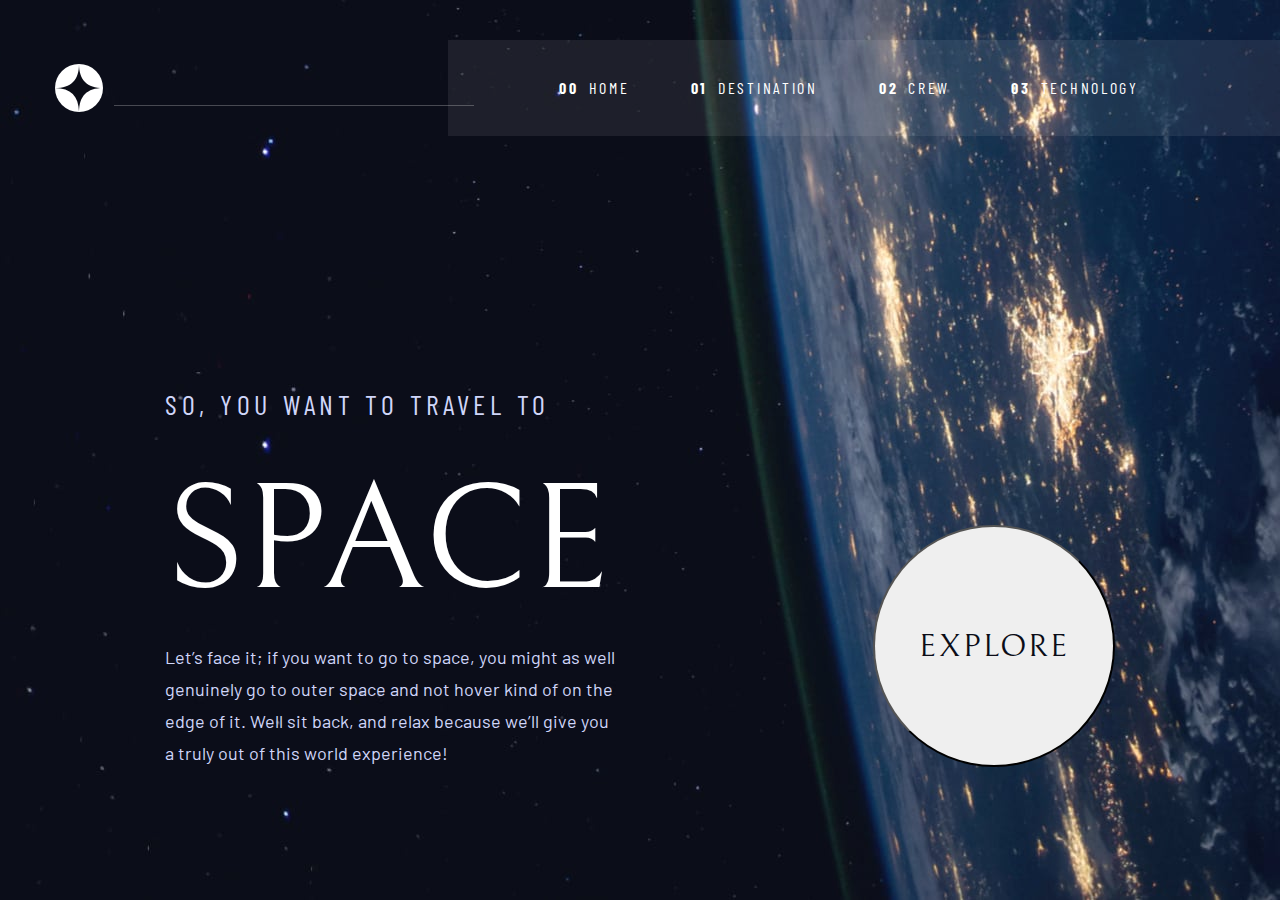
==== index.html @ f0ab8fcb "First commit" ====
<!DOCTYPE html>
<html>
  <head>
    <meta charset="utf-8" />
    <meta http-equiv="X-UA-Compatible" content="IE=edge" />
    <title></title>
    <meta name="description" content="" />
    <meta name="viewport" content="width=device-width, initial-scale=1" />
    <link rel="stylesheet" href="main.css" />
    <link rel="preconnect" href="https://fonts.googleapis.com" />
    <link rel="preconnect" href="https://fonts.gstatic.com" crossorigin />
    <link rel="preconnect" href="https://fonts.googleapis.com" />
    <link rel="preconnect" href="https://fonts.gstatic.com" crossorigin />
    <link
      href="https://fonts.googleapis.com/css2?family=Barlow&family=Barlow+Condensed&family=Bellefair&display=swap"
      rel="stylesheet"
    />
  </head>
  <body class="home-body">
    <!--Navbar-->
    <div class="nav-line"></div>
    <div class="nav">
      <img class="nav-logo" src="assets/shared/logo.svg" alt="" />
      <div class="nav-menu">
        <ul class="nav-links">
          <li class="nav-link nav-home">HOME</li>
          <li class="nav-link nav-dest">DESTINATION</li>
          <li class="nav-link nav-crew">CREW</li>
          <li class="nav-link nav-tech">TECHNOLOGY</li>
        </ul>
        <img
          class="nav-burger"
          src="/assets/shared/icon-hamburger.svg"
          alt=""
          onclick="menu()"
        />
      </div>
    </div>
    <!--Body-->
    <div class="home-content">
      <p class="home-subtitle">SO, YOU WANT TO TRAVEL TO</p>
      <p class="home-title">SPACE</p>
      <p class="home-paragraph">
        Let’s face it; if you want to go to space, you might as well genuinely
        go to outer space and not hover kind of on the edge of it. Well sit
        back, and relax because we’ll give you a truly out of this world
        experience!
      </p>
      <button class="btn-explore">EXPLORE</button>
    </div>

    <script src="app.js" async defer></script>
  </body>
</html>
---- main.css ----
html,
body,
div,
span,
applet,
object,
iframe,
h1,
h2,
h3,
h4,
h5,
h6,
p,
blockquote,
pre,
a,
abbr,
acronym,
address,
big,
cite,
code,
del,
dfn,
em,
img,
ins,
kbd,
q,
s,
samp,
small,
strike,
strong,
sub,
sup,
tt,
var,
b,
u,
i,
center,
dl,
dt,
dd,
ol,
ul,
li,
fieldset,
form,
label,
legend,
table,
caption,
tbody,
tfoot,
thead,
tr,
th,
td,
article,
aside,
canvas,
details,
embed,
figure,
figcaption,
footer,
header,
hgroup,
menu,
nav,
output,
ruby,
section,
summary,
time,
mark,
audio,
video {
  margin: 0;
  padding: 0;
  border: 0;
  font-size: 100%;
  font: inherit;
  vertical-align: baseline;
}

/* HTML5 display-role reset for older browsers */
article,
aside,
details,
figcaption,
figure,
footer,
header,
hgroup,
menu,
nav,
section {
  display: block;
}

body {
  line-height: 1;
}

ol,
ul {
  list-style: none;
}

blockquote,
q {
  quotes: none;
}

blockquote:before,
blockquote:after,
q:before,
q:after {
  content: "";
  content: none;
}

table {
  border-collapse: collapse;
  border-spacing: 0;
}

/*fonts*/
/*colors*/
/*Screen size media queries*/
body {
  font-family: "Bellefair", serif;
}

/*NavBar*/
.nav .nav-menu {
  font-family: "Barlow Condensed", sans-serif;
  font-size: 16px;
  line-height: 19.2px;
  letter-spacing: 2.7px;
  color: #ffffff;
}
@media screen and (min-width: 600px) {
  .nav .nav-menu {
    font-family: "Barlow Condensed", sans-serif;
    font-size: 14px;
    line-height: 16.8px;
    letter-spacing: 2.36px;
    color: #ffffff;
  }
}
@media screen and (min-width: 1200px) {
  .nav .nav-menu {
    font-family: "Barlow Condensed", sans-serif;
    font-size: 16px;
    line-height: 19.2px;
    letter-spacing: 2.7px;
    color: #ffffff;
  }
}

/* HOME */
.home-subtitle {
  font-family: "Barlow Condensed", sans-serif;
  font-size: 16px;
  line-height: 19px;
  letter-spacing: 2.7px;
  color: #d0d6f9;
}
@media screen and (min-width: 600px) {
  .home-subtitle {
    font-size: 20px;
    line-height: 24px;
    letter-spacing: 3.375px;
  }
}
@media screen and (min-width: 1200px) {
  .home-subtitle {
    font-size: 28px;
    line-height: 34px;
    letter-spacing: 4.725px;
  }
}

.home-title {
  font-family: "Bellefair", serif;
  font-style: normal;
  font-weight: 400;
  color: #ffffff;
  font-size: 80px;
  line-height: 100px;
}
@media screen and (min-width: 600px) {
  .home-title {
    font-size: 150px;
    line-height: 150px;
  }
}
@media screen and (min-width: 1200px) {
  .home-title {
    font-size: 150px;
    line-height: 172px;
  }
}

.home-paragraph {
  font-family: "Barlow", sans-serif;
  font-size: 15px;
  line-height: 25px;
  color: #d0d6f9;
  font-weight: 400;
}
@media screen and (min-width: 600px) {
  .home-paragraph {
    font-size: 16px;
    line-height: 28px;
  }
}
@media screen and (min-width: 1200px) {
  .home-paragraph {
    font-size: 18px;
    line-height: 32px;
  }
}

.btn-explore {
  font-family: "Bellefair", serif;
  font-size: 20px;
  line-height: 23px;
  letter-spacing: 1.25px;
  color: #0b0d17;
}
@media screen and (min-width: 600px) {
  .btn-explore {
    font-size: 32px;
    line-height: 37px;
    letter-spacing: 2px;
  }
}

.nav-menu .nav-burger {
  position: absolute;
  top: 30px;
  right: 28px;
  height: 21px;
  width: 24px;
  z-index: 2;
}
.nav-menu .nav-links {
  display: none;
}
.nav-menu .nav-active {
  z-index: 1;
  position: absolute;
  right: 0;
  top: 0;
  background: rgba(255, 255, 255, 0.04);
  -webkit-backdrop-filter: blur(81.5485px);
          backdrop-filter: blur(81.5485px);
  padding-top: 120px;
  width: 67vw;
  height: 100vh;
  display: grid;
  grid-template-rows: 50px 50px 50px 50px;
}
.nav-menu .nav-link {
  display: flex;
}
.nav-menu .nav-link a {
  text-decoration: none;
  color: #ffffff;
}
.nav-menu .nav-link a:active {
  color: blueviolet;
}
.nav-menu p {
  font-weight: 700;
  margin: 0 10px 0 20px;
}

@media screen and (min-width: 600px) {
  .nav-menu .nav-links {
    display: flex;
    justify-content: space-evenly;
    align-items: center;
    position: relative;
    width: 450px;
    height: 96px;
    background: rgba(255, 255, 255, 0.08);
  }
  .nav-menu .nav-burger {
    display: none;
  }
}
@media screen and (min-width: 600px) and (min-width: 1200px) {
  .nav-menu .nav-links {
    display: flex;
    justify-content: space-evenly;
    align-items: center;
    position: absolute;
    right: 0;
    width: 65vw;
    height: 96px;
    background: rgba(255, 255, 255, 0.08);
  }
  .nav-menu .nav-links .nav-home {
    margin-left: 50px;
  }
  .nav-menu .nav-links .nav-tech {
    margin-right: 100px;
  }
}
.nav {
  display: grid;
  grid-template-columns: 80px 1fr 80px;
  height: 80px;
  width: 100vw;
}
.nav .nav-logo {
  height: 40px;
  width: 40px;
  margin: 20px 0 0 20px;
}
.nav .nav-menu {
  grid-column-start: 3;
}

.nav-line {
  display: none;
}

@media screen and (min-width: 600px) {
  .nav {
    height: 96px;
    grid-template-columns: 87px 1fr 450px;
  }
  .nav .nav-logo {
    height: 48px;
    width: 48px;
    margin: 24px 0 0 39px;
  }
}
@media screen and (min-width: 1200px) {
  .nav {
    margin-top: 40px;
  }
  .nav .nav-logo {
    margin: 24px 0 0 55px;
  }

  .nav-line {
    display: inline-block;
    position: absolute;
    height: 1px;
    width: calc(32vw - 50px);
    /*inset: 88px 11vw 0 0;*/
    right: 63vw;
    top: 105px;
    background: #ffffff;
    opacity: 0.25;
  }
}
.home-body {
  background: url("/assets/home/background-home-mobile.jpg") no-repeat center center fixed;
  background-size: cover;
  text-align: center;
}
@media screen and (min-width: 600px) {
  .home-body {
    background: url("/assets/home/background-home-tablet.jpg") no-repeat center center fixed;
    background-size: cover;
    -webkit-background-size: cover;
    -moz-background-size: cover;
    -o-background-size: cover;
  }
}
@media screen and (min-width: 1200px) {
  .home-body {
    background: url("/assets/home/background-home-desktop.jpg") no-repeat center center fixed;
    background-size: cover;
    -webkit-background-size: cover;
    -moz-background-size: cover;
    -o-background-size: cover;
  }
}

.home-content {
  margin: 24px 24px 24px 24px;
}
@media screen and (min-width: 600px) {
  .home-content {
    margin: 106px 150px 0 150px;
  }
}
@media screen and (min-width: 1200px) {
  .home-content {
    display: grid;
    grid-template-columns: 1fr 1fr;
    grid-template-rows: 58px 196px 128px;
    text-align: start;
    margin: 251px 165px 130px 165px;
  }
}

@media screen and (min-width: 1200px) {
  .home-subtitle {
    grid-column-start: 1;
    grid-row-start: 1;
  }
}

.home-title {
  margin: 16px 0 16px 0;
}
@media screen and (min-width: 600px) {
  .home-title {
    margin: 24px 0 24px 0;
  }
}
@media screen and (min-width: 1200px) {
  .home-title {
    grid-column-start: 1;
    grid-row-start: 2;
    align-self: center;
  }
}

@media screen and (min-width: 1200px) {
  .home-paragraph {
    grid-column-start: 1;
    grid-row-start: 3;
    width: 450px;
  }
}

.btn-explore {
  width: 150px;
  height: 150px;
  border-radius: 50%;
  margin-top: 81px;
}
@media screen and (min-width: 600px) {
  .btn-explore {
    width: 242px;
    height: 242px;
    margin-top: 156px;
  }
}
@media screen and (min-width: 1200px) {
  .btn-explore {
    grid-column-start: 2;
    grid-row-start: 2;
    grid-row-end: 3;
    margin: 0px 0px 0px 0px;
    justify-self: end;
    margin-top: 80px;
  }
}

body {
  background-color: #0b0d17;
}
/*# sourceMappingURL=main.css.map */
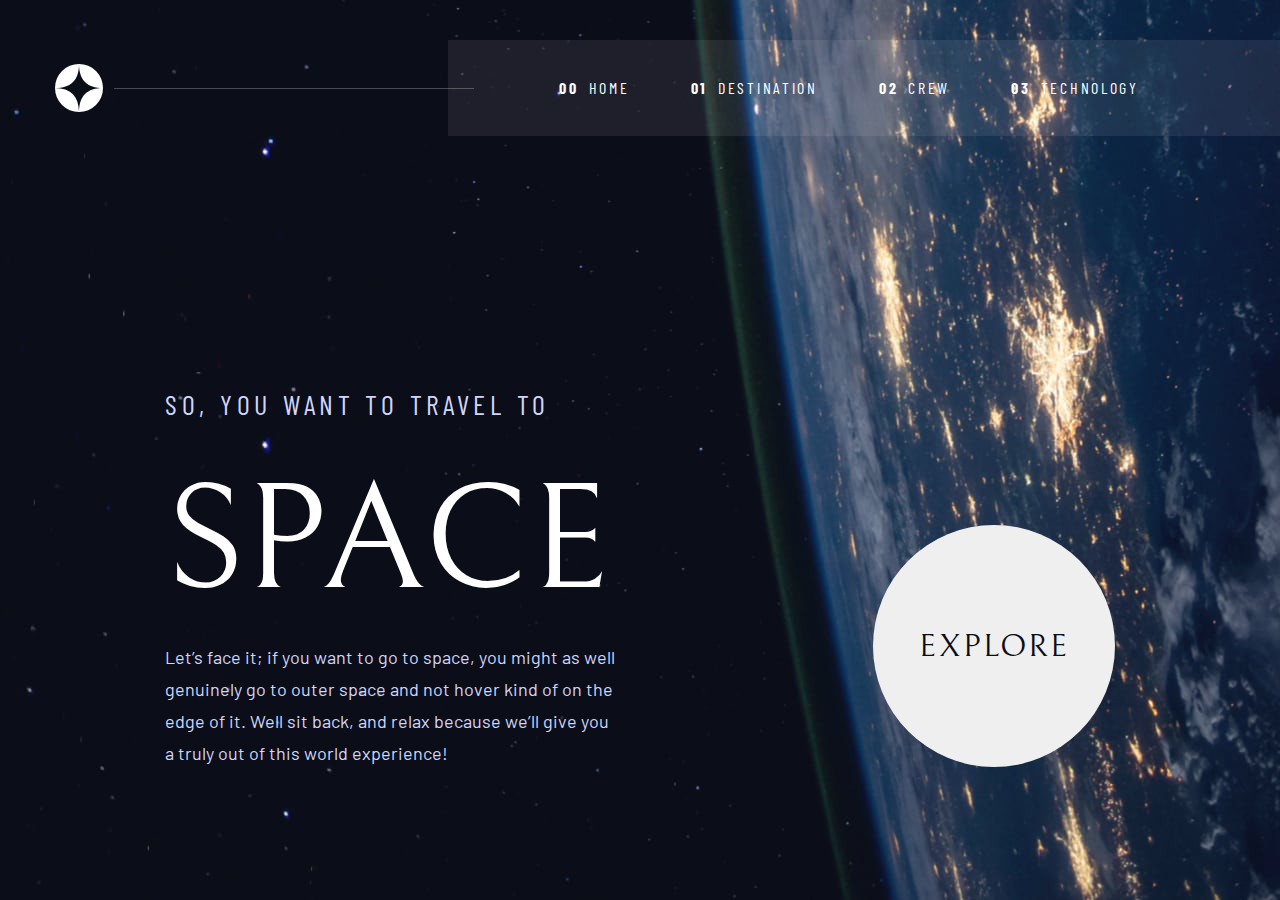
==== commit 3962cb10: "Crew Page" ====
--- a/index.html
+++ b/index.html
@@ -3,7 +3,7 @@
   <head>
     <meta charset="utf-8" />
     <meta http-equiv="X-UA-Compatible" content="IE=edge" />
-    <title></title>
+    <title>Space Tourism - Home</title>
     <meta name="description" content="" />
     <meta name="viewport" content="width=device-width, initial-scale=1" />
     <link rel="stylesheet" href="main.css" />
@@ -15,6 +15,7 @@
       href="https://fonts.googleapis.com/css2?family=Barlow&family=Barlow+Condensed&family=Bellefair&display=swap"
       rel="stylesheet"
     />
+    <link rel="shortcut icon" href="assets/shared/logo.svg" />
   </head>
   <body class="home-body">
     <!--Navbar-->
@@ -23,10 +24,18 @@
       <img class="nav-logo" src="assets/shared/logo.svg" alt="" />
       <div class="nav-menu">
         <ul class="nav-links">
-          <li class="nav-link nav-home">HOME</li>
-          <li class="nav-link nav-dest">DESTINATION</li>
-          <li class="nav-link nav-crew">CREW</li>
-          <li class="nav-link nav-tech">TECHNOLOGY</li>
+          <li>
+            <a href="/index.html" class="nav-link nav-home">HOME</a>
+          </li>
+          <li>
+            <a href="/destination.html" class="nav-link nav-dest"
+              >DESTINATION</a
+            >
+          </li>
+          <li><a href="/crew.html" class="nav-link nav-crew">CREW</a></li>
+          <li>
+            <a href="/technology.html" class="nav-link nav-tech">TECHNOLOGY</a>
+          </li>
         </ul>
         <img
           class="nav-burger"
@@ -49,6 +58,6 @@
       <button class="btn-explore">EXPLORE</button>
     </div>
 
-    <script src="app.js" async defer></script>
+    <script src="/javascript/navbar.js" async defer></script>
   </body>
 </html>
--- a/main.css
+++ b/main.css
@@ -129,41 +129,17 @@
   border-spacing: 0;
 }
 
+button {
+  background-repeat: no-repeat;
+  border: none;
+  overflow: hidden;
+  outline: none;
+}
+
 /*fonts*/
 /*colors*/
 /*Screen size media queries*/
-body {
-  font-family: "Bellefair", serif;
-}
-
-/*NavBar*/
-.nav .nav-menu {
-  font-family: "Barlow Condensed", sans-serif;
-  font-size: 16px;
-  line-height: 19.2px;
-  letter-spacing: 2.7px;
-  color: #ffffff;
-}
-@media screen and (min-width: 600px) {
-  .nav .nav-menu {
-    font-family: "Barlow Condensed", sans-serif;
-    font-size: 14px;
-    line-height: 16.8px;
-    letter-spacing: 2.36px;
-    color: #ffffff;
-  }
-}
-@media screen and (min-width: 1200px) {
-  .nav .nav-menu {
-    font-family: "Barlow Condensed", sans-serif;
-    font-size: 16px;
-    line-height: 19.2px;
-    letter-spacing: 2.7px;
-    color: #ffffff;
-  }
-}
-
-/* HOME */
+/* HOME PAGE*/
 .home-subtitle {
   font-family: "Barlow Condensed", sans-serif;
   font-size: 16px;
@@ -239,6 +215,201 @@
     font-size: 32px;
     line-height: 37px;
     letter-spacing: 2px;
+  }
+}
+
+/* DESTINATION PAGE*/
+.dest-sub {
+  font-family: "Barlow Condensed", sans-serif;
+  font-size: 16px;
+  line-height: 19px;
+  letter-spacing: 2.7px;
+  color: #ffffff;
+}
+@media screen and (min-width: 600px) {
+  .dest-sub {
+    font-size: 20px;
+    line-height: 24px;
+    letter-spacing: 3.375px;
+  }
+}
+@media screen and (min-width: 1200px) {
+  .dest-sub {
+    font-size: 28px;
+    line-height: 34px;
+    letter-spacing: 4.725px;
+  }
+}
+.dest-sub .dest-sub-num {
+  font-weight: 700;
+  opacity: 0.25;
+}
+
+.dest-btn-container li button {
+  font-family: "Barlow Condensed", sans-serif;
+  font-size: 14px;
+  line-height: 17px;
+  letter-spacing: 2.3625px;
+  color: #d0d6f9;
+}
+@media screen and (min-width: 600px) {
+  .dest-btn-container li button {
+    font-size: 16px;
+    line-height: 19px;
+    letter-spacing: 2.7px;
+  }
+}
+
+.dest-name {
+  font-family: "Bellefair", serif;
+  font-size: 56px;
+  line-height: 64px;
+  color: #ffffff;
+}
+@media screen and (min-width: 600px) {
+  .dest-name {
+    font-size: 80px;
+    line-height: 92px;
+  }
+}
+@media screen and (min-width: 1200px) {
+  .dest-name {
+    font-size: 100px;
+    line-height: 115px;
+  }
+}
+
+.dest-description {
+  font-family: "Barlow", sans-serif;
+  font-size: 15px;
+  line-height: 25px;
+  color: #d0d6f9;
+}
+@media screen and (min-width: 600px) {
+  .dest-description {
+    font-size: 16px;
+    line-height: 28px;
+  }
+}
+@media screen and (min-width: 1200px) {
+  .dest-description {
+    font-size: 18px;
+    line-height: 32px;
+  }
+}
+
+.dest-dist {
+  font-family: "Barlow Condensed", sans-serif;
+  font-size: 14px;
+  line-height: 17px;
+  letter-spacing: 2.3625px;
+  color: #d0d6f9;
+}
+
+.dest-dist-num {
+  font-family: "Bellefair", serif;
+  font-size: 28px;
+  line-height: 32px;
+  color: #ffffff;
+}
+
+.dest-time {
+  font-family: "Barlow Condensed", sans-serif;
+  font-size: 14px;
+  line-height: 17px;
+  letter-spacing: 2.3625px;
+  color: #d0d6f9;
+}
+
+.dest-time-num {
+  font-family: "Bellefair", serif;
+  font-size: 28px;
+  line-height: 32px;
+  color: #ffffff;
+}
+
+/* CREW PAGE*/
+.crew-sub {
+  font-family: "Barlow Condensed", sans-serif;
+  font-size: 16px;
+  line-height: 19px;
+  letter-spacing: 2.7px;
+  color: #ffffff;
+}
+@media screen and (min-width: 600px) {
+  .crew-sub {
+    font-size: 20px;
+    line-height: 24px;
+    letter-spacing: 3.375px;
+  }
+}
+@media screen and (min-width: 1200px) {
+  .crew-sub {
+    font-size: 28px;
+    line-height: 34px;
+    letter-spacing: 4.725px;
+  }
+}
+.crew-sub .crew-sub-num {
+  font-weight: 700;
+  opacity: 0.25;
+}
+.crew-position {
+  font-family: "Bellefair", serif;
+  font-size: 16px;
+  line-height: 18px;
+  color: #ffffff;
+  opacity: 0.5;
+}
+@media screen and (min-width: 600px) {
+  .crew-position {
+    font-size: 24px;
+    line-height: 28px;
+  }
+}
+@media screen and (min-width: 1200px) {
+  .crew-position {
+    font-size: 32px;
+    line-height: 37px;
+  }
+}
+
+.crew-name {
+  font-family: "Bellefair", serif;
+  font-size: 24px;
+  line-height: 28px;
+  color: #ffffff;
+}
+@media screen and (min-width: 600px) {
+  .crew-name {
+    font-size: 40px;
+    line-height: 46px;
+  }
+}
+@media screen and (min-width: 1200px) {
+  .crew-name {
+    font-size: 56px;
+    line-height: 64px;
+  }
+}
+
+.crew-paragraph {
+  font-family: "Barlow", sans-serif;
+  font-size: 15px;
+  line-height: 25px;
+  text-align: center;
+  color: #d0d6f9;
+}
+@media screen and (min-width: 600px) {
+  .crew-paragraph {
+    font-size: 16px;
+    line-height: 28px;
+  }
+}
+@media screen and (min-width: 1200px) {
+  .crew-paragraph {
+    font-size: 18px;
+    line-height: 32px;
   }
 }
 
@@ -269,13 +440,8 @@
 }
 .nav-menu .nav-link {
   display: flex;
-}
-.nav-menu .nav-link a {
   text-decoration: none;
   color: #ffffff;
-}
-.nav-menu .nav-link a:active {
-  color: blueviolet;
 }
 .nav-menu p {
   font-weight: 700;
@@ -357,21 +523,47 @@
     position: absolute;
     height: 1px;
     width: calc(32vw - 50px);
-    /*inset: 88px 11vw 0 0;*/
     right: 63vw;
-    top: 105px;
+    top: 88px;
     background: #ffffff;
     opacity: 0.25;
   }
 }
+/* TYPOGRAPHY */
+.nav .nav-menu {
+  font-family: "Barlow Condensed", sans-serif;
+  font-size: 16px;
+  line-height: 19.2px;
+  letter-spacing: 2.7px;
+  color: #ffffff;
+}
+@media screen and (min-width: 600px) {
+  .nav .nav-menu {
+    font-family: "Barlow Condensed", sans-serif;
+    font-size: 14px;
+    line-height: 16.8px;
+    letter-spacing: 2.36px;
+    color: #ffffff;
+  }
+}
+@media screen and (min-width: 1200px) {
+  .nav .nav-menu {
+    font-family: "Barlow Condensed", sans-serif;
+    font-size: 16px;
+    line-height: 19.2px;
+    letter-spacing: 2.7px;
+    color: #ffffff;
+  }
+}
+
 .home-body {
-  background: url("/assets/home/background-home-mobile.jpg") no-repeat center center fixed;
+  background: url("assets/home/background-home-mobile.jpg") no-repeat center center fixed;
   background-size: cover;
   text-align: center;
 }
 @media screen and (min-width: 600px) {
   .home-body {
-    background: url("/assets/home/background-home-tablet.jpg") no-repeat center center fixed;
+    background: url("assets/home/background-home-tablet.jpg") no-repeat center center fixed;
     background-size: cover;
     -webkit-background-size: cover;
     -moz-background-size: cover;
@@ -380,7 +572,7 @@
 }
 @media screen and (min-width: 1200px) {
   .home-body {
-    background: url("/assets/home/background-home-desktop.jpg") no-repeat center center fixed;
+    background: url("assets/home/background-home-desktop.jpg") no-repeat center center fixed;
     background-size: cover;
     -webkit-background-size: cover;
     -moz-background-size: cover;
@@ -461,7 +653,489 @@
   }
 }
 
-body {
+.destination-body {
+  background: url("assets/destination/background-destination-mobile.jpg") no-repeat center center fixed;
+  background-size: cover;
+  text-align: center;
+}
+@media screen and (min-width: 600px) {
+  .destination-body {
+    background: url("assets/destination/background-destination-tablet.jpg") no-repeat center center fixed;
+    background-size: cover;
+    -webkit-background-size: cover;
+    -moz-background-size: cover;
+    -o-background-size: cover;
+  }
+}
+@media screen and (min-width: 1200px) {
+  .destination-body {
+    background: url("assets/destination/background-destination-desktop.jpg") no-repeat center center fixed;
+    background-size: cover;
+    -webkit-background-size: cover;
+    -moz-background-size: cover;
+    -o-background-size: cover;
+  }
+}
+
+.dest-content {
+  margin: 0px auto 50px auto;
+  padding: 0 24px 0 24px;
+}
+@media screen and (min-width: 600px) {
+  .dest-content {
+    padding: 0 39px 0 39px;
+  }
+}
+@media screen and (min-width: 1200px) {
+  .dest-content {
+    margin: 76px auto;
+    display: grid;
+    width: 1111px;
+    grid-template-columns: 666px 445px;
+    grid-template-rows: 98px 71px 129px 182px 29px 90px;
+    text-align: start;
+  }
+}
+.dest-content .dest-sub {
+  margin: 0 auto;
+  display: flex;
+  width: 221px;
+  justify-content: space-between;
+}
+@media screen and (min-width: 600px) {
+  .dest-content .dest-sub {
+    margin: 40px 0 0 0;
+    width: 272px;
+  }
+}
+@media screen and (min-width: 1200px) {
+  .dest-content .dest-sub {
+    margin: 0px 0 64px 0;
+    width: 382px;
+  }
+}
+.dest-content .dest-img {
+  width: 170px;
+  height: 170px;
+  margin: 32px 0 26px 0;
+}
+@media screen and (min-width: 600px) {
+  .dest-content .dest-img {
+    width: 300px;
+    height: 300px;
+    margin: 60px 0 53px 0;
+  }
+}
+@media screen and (min-width: 1200px) {
+  .dest-content .dest-img {
+    grid-column-start: 1;
+    grid-row: 2/span 5;
+    width: 445px;
+    height: 445px;
+    margin: 33px 0 0px 50px;
+  }
+}
+.dest-content .dest-btn-container {
+  display: flex;
+  justify-content: space-around;
+  width: 237px;
+  margin: 0 auto;
+}
+@media screen and (min-width: 600px) {
+  .dest-content .dest-btn-container {
+    width: 285.5px;
+  }
+}
+@media screen and (min-width: 1200px) {
+  .dest-content .dest-btn-container {
+    grid-column-start: 2;
+    grid-row-start: 2;
+    margin: 0 0 37px 0;
+  }
+}
+.dest-content .dest-btn-container li button {
+  background-color: transparent;
+  background-repeat: no-repeat;
+  border: none;
+  overflow: hidden;
+  outline: none;
+  padding: 0;
+  height: 30px;
+}
+.dest-content .dest-btn-container li .dest-btn-inactive:hover {
+  border-bottom: rgba(255, 255, 255, 0.5) solid 3px;
+}
+.dest-content .dest-btn-container li .dest-btn-active {
+  border-bottom: #ffffff solid 3px;
+  color: #ffffff;
+}
+.dest-content .dest-btn-container li .dest-btn-moon {
+  width: 35px;
+}
+@media screen and (min-width: 600px) {
+  .dest-content .dest-btn-container li .dest-btn-moon {
+    width: 39px;
+  }
+}
+.dest-content .dest-btn-container li .dest-btn-mars {
+  width: 33px;
+}
+@media screen and (min-width: 600px) {
+  .dest-content .dest-btn-container li .dest-btn-mars {
+    width: 37px;
+  }
+}
+.dest-content .dest-btn-container li .dest-btn-europa {
+  width: 49px;
+}
+@media screen and (min-width: 600px) {
+  .dest-content .dest-btn-container li .dest-btn-europa {
+    width: 56px;
+  }
+}
+.dest-content .dest-btn-container li .dest-btn-titan {
+  width: 37px;
+}
+@media screen and (min-width: 600px) {
+  .dest-content .dest-btn-container li .dest-btn-titan {
+    width: 42px;
+  }
+}
+.dest-content .dest-name {
+  margin-top: 20px;
+}
+@media screen and (min-width: 600px) {
+  .dest-content .dest-name {
+    margin-top: 32px;
+  }
+}
+@media screen and (min-width: 1200px) {
+  .dest-content .dest-name {
+    grid-column-start: 2;
+    grid-row-start: 3;
+    margin: 0 0 14px 0;
+  }
+}
+.dest-content .dest-description {
+  width: 327px;
+  margin: 8px auto 0 auto;
+}
+@media screen and (min-width: 600px) {
+  .dest-content .dest-description {
+    width: 573px;
+  }
+}
+@media screen and (min-width: 1200px) {
+  .dest-content .dest-description {
+    height: 128px;
+    width: 444px;
+    grid-column-start: 2;
+    grid-row-start: 4;
+    margin: 0 auto 54px 0;
+  }
+}
+.dest-content .dest-divider {
+  margin: 32px 0 32px 0;
+  height: 1px;
+  background: #383b4b;
+}
+@media screen and (min-width: 600px) {
+  .dest-content .dest-divider {
+    margin: 49px 0 28px 0;
+  }
+}
+@media screen and (min-width: 1200px) {
+  .dest-content .dest-divider {
+    grid-column-start: 2;
+    grid-row-start: 5;
+    margin: 0 0 28px 0;
+  }
+}
+@media screen and (min-width: 600px) {
+  .dest-content .dest-container-2 {
+    width: 573px;
+    height: 90px;
+    margin: 0 auto;
+    display: grid;
+    grid-template-columns: 0.6fr 1fr;
+    grid-template-rows: 1fr 1fr;
+  }
+}
+@media screen and (min-width: 1200px) {
+  .dest-content .dest-container-2 {
+    grid-column-start: 2;
+    grid-row-start: 6;
+    margin: 0;
+  }
+}
+.dest-content .dest-dist {
+  margin-bottom: 12px;
+}
+@media screen and (min-width: 600px) {
+  .dest-content .dest-dist {
+    width: 216px;
+    height: 17px;
+    margin: 0px 11px 12px 65.5px;
+  }
+}
+@media screen and (min-width: 1200px) {
+  .dest-content .dest-dist {
+    margin-left: 0px;
+  }
+}
+.dest-content .dest-dist-num {
+  margin-bottom: 32px;
+}
+@media screen and (min-width: 600px) {
+  .dest-content .dest-dist-num {
+    grid-column-start: 1;
+    grid-row-start: 2;
+    width: 216px;
+    height: 32px;
+    margin-left: 65.5px;
+  }
+}
+@media screen and (min-width: 1200px) {
+  .dest-content .dest-dist-num {
+    margin-left: 0px;
+  }
+}
+.dest-content .dest-time {
+  margin-bottom: 12px;
+}
+@media screen and (min-width: 600px) {
+  .dest-content .dest-time {
+    grid-column-start: 2;
+    grid-row-start: 1;
+    width: 223px;
+    height: 17px;
+    margin: 0px 57.5px 12px 0px;
+  }
+}
+@media screen and (min-width: 1200px) {
+  .dest-content .dest-time {
+    margin-left: 0px;
+  }
+}
+@media screen and (min-width: 600px) {
+  .dest-content .dest-time-num {
+    grid-column-start: 2;
+    grid-row-start: 2;
+    width: 223px;
+    height: 32px;
+    margin-right: 57.5px;
+  }
+}
+@media screen and (min-width: 1200px) {
+  .dest-content .dest-time-num {
+    margin-left: 0px;
+  }
+}
+
+.crew-body {
+  text-align: center;
   background-color: #0b0d17;
 }
+@media screen and (min-width: 1200px) {
+  .crew-body {
+    overflow: hidden;
+  }
+}
+
+.crew-body::before {
+  content: "";
+  z-index: -1;
+  background: url("assets/crew/background-crew-mobile.jpg") no-repeat center center fixed;
+  background-size: cover;
+  position: absolute;
+  top: 0px;
+  right: 0px;
+  bottom: 0px;
+  left: 0px;
+  opacity: 0.25;
+}
+@media screen and (min-width: 600px) {
+  .crew-body::before {
+    background: url("assets/crew/background-crew-tablet.jpg") no-repeat center center fixed;
+    background-size: cover;
+  }
+}
+@media screen and (min-width: 1200px) {
+  .crew-body::before {
+    background: url("assets/crew/background-crew-desktop.jpg") no-repeat center center fixed;
+    background-size: cover;
+  }
+}
+
+@media screen and (min-width: 600px) {
+  .crew-content {
+    display: grid;
+    grid-template-rows: 24px 242px 50px auto;
+    margin: 40px 39px 0 39px;
+  }
+}
+@media screen and (min-width: 1200px) {
+  .crew-content {
+    grid-template-columns: calc(50vw - 165px) calc(50vw - 165px);
+    grid-template-rows: 34px 425px 229px;
+    margin: 76px auto 0 auto;
+    padding: 0 165px 0 165px;
+    max-width: 1800px;
+    text-align: start;
+  }
+}
+
+.crew-sub {
+  display: flex;
+  width: 166px;
+  justify-content: space-between;
+  margin: 8px auto;
+}
+@media screen and (min-width: 600px) {
+  .crew-sub {
+    grid-row-start: 1;
+    margin: 0;
+    width: 204px;
+  }
+}
+@media screen and (min-width: 1200px) {
+  .crew-sub {
+    width: 286px;
+    grid-column-start: 1;
+    grid-row-start: 1;
+  }
+}
+
+.crew-img-container {
+  margin: 32px auto;
+  height: 223px;
+  width: 327px;
+  border-bottom: #383b4b solid 1px;
+}
+.crew-img-container .crew-img {
+  height: 222px;
+}
+@media screen and (min-width: 600px) {
+  .crew-img-container {
+    grid-row-start: 4;
+    margin: 0;
+    border-bottom: none;
+    position: absolute;
+    bottom: 0;
+    width: 100vw;
+    height: 55vh;
+  }
+  .crew-img-container .crew-img {
+    height: 55vh;
+  }
+}
+@media screen and (min-width: 1200px) {
+  .crew-img-container {
+    width: calc(50vw - 165px);
+    right: 130px;
+    bottom: 0px;
+    height: 75vh;
+    grid-column-start: 2;
+    grid-row-start: 1;
+  }
+  .crew-img-container .crew-img {
+    height: 75vh;
+  }
+}
+
+.crew-button-container {
+  margin: 32px auto;
+  display: flex;
+  justify-content: space-between;
+  height: 10px;
+  width: 88px;
+}
+@media screen and (min-width: 600px) {
+  .crew-button-container {
+    grid-row-start: 3;
+    margin: 40px auto;
+  }
+}
+@media screen and (min-width: 1200px) {
+  .crew-button-container {
+    grid-column-start: 1;
+    grid-row-start: 3;
+    margin: 120px 0 0 0;
+    width: 120px;
+    height: 15px;
+  }
+}
+.crew-button-container li button {
+  height: 10px;
+  width: 10px;
+  border-radius: 50%;
+  background: #ffffff;
+  opacity: 0.17;
+}
+@media screen and (min-width: 1200px) {
+  .crew-button-container li button {
+    height: 15px;
+    width: 15px;
+  }
+}
+.crew-button-container li .crew-btn-active {
+  opacity: 1;
+}
+
+.crew-position {
+  margin-top: 32px;
+}
+@media screen and (min-width: 600px) {
+  .crew-position {
+    margin-top: 60px;
+  }
+}
+@media screen and (min-width: 1200px) {
+  .crew-position {
+    margin-top: 154px;
+  }
+}
+
+.crew-name {
+  margin-top: 8px;
+}
+@media screen and (min-width: 600px) {
+  .crew-name {
+    margin: 8px 0 16px;
+  }
+}
+@media screen and (min-width: 1200px) {
+  .crew-name {
+    margin-top: 15px;
+  }
+}
+
+.crew-paragraph {
+  margin: 16px auto;
+  height: 100px;
+  width: 327px;
+}
+@media screen and (min-width: 600px) {
+  .crew-paragraph {
+    width: 60vw;
+  }
+}
+@media screen and (min-width: 1200px) {
+  .crew-paragraph {
+    margin: 27px 0 0 0;
+    width: 450px;
+    text-align: start;
+  }
+}
+
+.crew-inactive {
+  display: none;
+}
+
+@media screen and (min-width: 1200px) {
+  .crew-member {
+    grid-column-start: 1;
+    grid-row-start: 2;
+  }
+}
 /*# sourceMappingURL=main.css.map */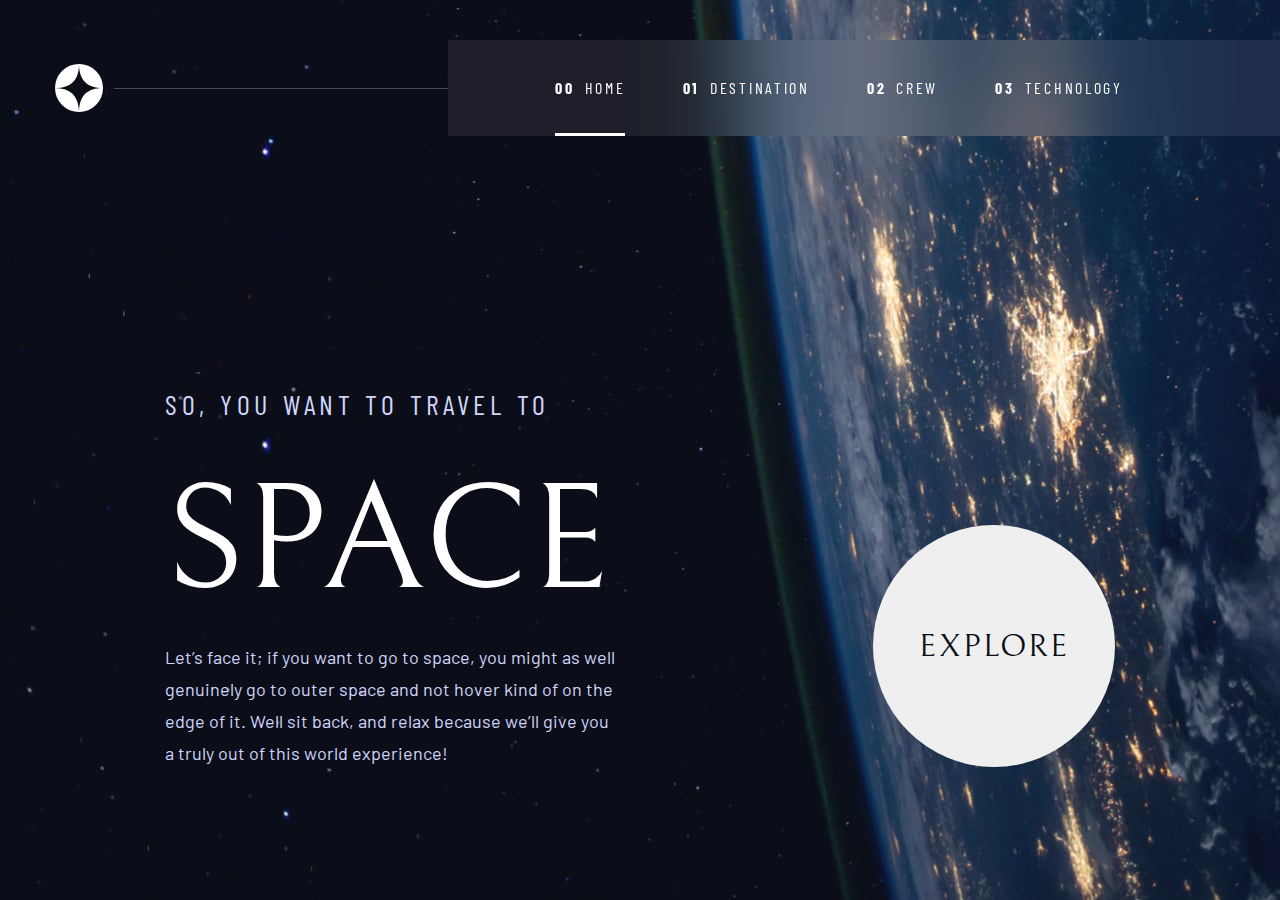
==== commit 38d98425: "Changed destination.js" ====
--- a/index.html
+++ b/index.html
@@ -25,21 +25,24 @@
       <div class="nav-menu">
         <ul class="nav-links">
           <li>
-            <a href="/index.html" class="nav-link nav-home">HOME</a>
+            <a
+              role="link"
+              aria-disabled="true"
+              class="nav-link nav-home nav-current"
+              >HOME</a
+            >
           </li>
           <li>
-            <a href="/destination.html" class="nav-link nav-dest"
-              >DESTINATION</a
-            >
+            <a href="destination.html" class="nav-link nav-dest">DESTINATION</a>
           </li>
-          <li><a href="/crew.html" class="nav-link nav-crew">CREW</a></li>
+          <li><a href="crew.html" class="nav-link nav-crew">CREW</a></li>
           <li>
-            <a href="/technology.html" class="nav-link nav-tech">TECHNOLOGY</a>
+            <a href="technology.html" class="nav-link nav-tech">TECHNOLOGY</a>
           </li>
         </ul>
         <img
           class="nav-burger"
-          src="/assets/shared/icon-hamburger.svg"
+          src="assets/shared/icon-hamburger.svg"
           alt=""
           onclick="menu()"
         />
@@ -55,9 +58,14 @@
         back, and relax because we’ll give you a truly out of this world
         experience!
       </p>
-      <button class="btn-explore">EXPLORE</button>
+      <button
+        class="btn-explore"
+        onclick="window.location.href='destination.html'"
+      >
+        EXPLORE
+      </button>
     </div>
 
-    <script src="/javascript/navbar.js" async defer></script>
+    <script src="javascript/navbar.js" type="text/javascript"></script>
   </body>
 </html>
--- a/main.css
+++ b/main.css
@@ -139,6 +139,33 @@
 /*fonts*/
 /*colors*/
 /*Screen size media queries*/
+/* NAVBAR */
+.nav .nav-menu {
+  font-family: "Barlow Condensed", sans-serif;
+  font-size: 16px;
+  line-height: 19.2px;
+  letter-spacing: 2.7px;
+  color: #ffffff;
+}
+@media screen and (min-width: 600px) {
+  .nav .nav-menu {
+    font-family: "Barlow Condensed", sans-serif;
+    font-size: 14px;
+    line-height: 16.8px;
+    letter-spacing: 2.36px;
+    color: #ffffff;
+  }
+}
+@media screen and (min-width: 1200px) {
+  .nav .nav-menu {
+    font-family: "Barlow Condensed", sans-serif;
+    font-size: 16px;
+    line-height: 19.2px;
+    letter-spacing: 2.7px;
+    color: #ffffff;
+  }
+}
+
 /* HOME PAGE*/
 .home-subtitle {
   font-family: "Barlow Condensed", sans-serif;
@@ -413,6 +440,86 @@
   }
 }
 
+/* Technology page */
+.tech-sub {
+  font-family: "Barlow Condensed", sans-serif;
+  font-size: 16px;
+  line-height: 19px;
+  letter-spacing: 2.7px;
+  color: #ffffff;
+}
+@media screen and (min-width: 600px) {
+  .tech-sub {
+    font-size: 20px;
+    line-height: 24px;
+    letter-spacing: 3.375px;
+  }
+}
+@media screen and (min-width: 1200px) {
+  .tech-sub {
+    font-size: 28px;
+    line-height: 34px;
+    letter-spacing: 4.725px;
+  }
+}
+.tech-sub .tech-sub-num {
+  font-weight: 700;
+  opacity: 0.25;
+}
+
+.tech-sub-2 {
+  font-family: "Barlow Condensed", sans-serif;
+  font-size: 14px;
+  line-height: 17px;
+  letter-spacing: 2.3625px;
+  color: #d0d6f9;
+}
+@media screen and (min-width: 600px) {
+  .tech-sub-2 {
+    font-size: 16px;
+    line-height: 19px;
+    letter-spacing: 2.7px;
+  }
+}
+
+.tech-name {
+  font-family: "Bellefair", serif;
+  font-size: 24px;
+  line-height: 28px;
+  color: #ffffff;
+}
+@media screen and (min-width: 600px) {
+  .tech-name {
+    font-size: 40px;
+    line-height: 46px;
+  }
+}
+@media screen and (min-width: 1200px) {
+  .tech-name {
+    font-size: 56px;
+    line-height: 64px;
+  }
+}
+
+.tech-paragraph {
+  font-family: "Barlow", sans-serif;
+  font-size: 15px;
+  line-height: 25px;
+  color: #d0d6f9;
+}
+@media screen and (min-width: 600px) {
+  .tech-paragraph {
+    font-size: 16px;
+    line-height: 28px;
+  }
+}
+@media screen and (min-width: 1200px) {
+  .tech-paragraph {
+    font-size: 18px;
+    line-height: 32px;
+  }
+}
+
 .nav-menu .nav-burger {
   position: absolute;
   top: 30px;
@@ -430,8 +537,8 @@
   right: 0;
   top: 0;
   background: rgba(255, 255, 255, 0.04);
-  -webkit-backdrop-filter: blur(81.5485px);
-          backdrop-filter: blur(81.5485px);
+  -webkit-backdrop-filter: blur(40px);
+          backdrop-filter: blur(40px);
   padding-top: 120px;
   width: 67vw;
   height: 100vh;
@@ -442,10 +549,31 @@
   display: flex;
   text-decoration: none;
   color: #ffffff;
+  margin-left: 12px;
+}
+@media screen and (min-width: 600px) {
+  .nav-menu .nav-link {
+    margin-left: 0px;
+    line-height: 90px;
+  }
+}
+.nav-menu .nav-link:hover {
+  color: rgba(255, 255, 255, 0.5);
+}
+@media screen and (min-width: 600px) {
+  .nav-menu .nav-link:hover {
+    border-bottom: rgba(255, 255, 255, 0.5) solid 3px;
+    margin-bottom: -3px;
+  }
 }
 .nav-menu p {
   font-weight: 700;
   margin: 0 10px 0 20px;
+}
+@media screen and (min-width: 600px) {
+  .nav-menu p {
+    margin: 0 10px 0 0px;
+  }
 }
 
 @media screen and (min-width: 600px) {
@@ -456,7 +584,9 @@
     position: relative;
     width: 450px;
     height: 96px;
-    background: rgba(255, 255, 255, 0.08);
+    background: rgba(255, 255, 255, 0.04);
+    -webkit-backdrop-filter: blur(40px);
+            backdrop-filter: blur(40px);
   }
   .nav-menu .nav-burger {
     display: none;
@@ -480,6 +610,18 @@
     margin-right: 100px;
   }
 }
+@media screen and (min-width: 600px) {
+  .nav-current {
+    pointer-events: none;
+    border-bottom: white solid 3px;
+  }
+}
+@media screen and (min-width: 600px) and (min-width: 600px) {
+  .nav-current {
+    border-bottom: white solid 3px;
+    margin-bottom: -3px;
+  }
+}
 .nav {
   display: grid;
   grid-template-columns: 80px 1fr 80px;
@@ -491,6 +633,10 @@
   width: 40px;
   margin: 20px 0 0 20px;
 }
+.nav .nav-logo img {
+  height: 40px;
+  width: 40px;
+}
 .nav .nav-menu {
   grid-column-start: 3;
 }
@@ -508,6 +654,10 @@
     height: 48px;
     width: 48px;
     margin: 24px 0 0 39px;
+  }
+  .nav .nav-logo img {
+    height: 48px;
+    width: 48px;
   }
 }
 @media screen and (min-width: 1200px) {
@@ -530,32 +680,6 @@
   }
 }
 /* TYPOGRAPHY */
-.nav .nav-menu {
-  font-family: "Barlow Condensed", sans-serif;
-  font-size: 16px;
-  line-height: 19.2px;
-  letter-spacing: 2.7px;
-  color: #ffffff;
-}
-@media screen and (min-width: 600px) {
-  .nav .nav-menu {
-    font-family: "Barlow Condensed", sans-serif;
-    font-size: 14px;
-    line-height: 16.8px;
-    letter-spacing: 2.36px;
-    color: #ffffff;
-  }
-}
-@media screen and (min-width: 1200px) {
-  .nav .nav-menu {
-    font-family: "Barlow Condensed", sans-serif;
-    font-size: 16px;
-    line-height: 19.2px;
-    letter-spacing: 2.7px;
-    color: #ffffff;
-  }
-}
-
 .home-body {
   background: url("assets/home/background-home-mobile.jpg") no-repeat center center fixed;
   background-size: cover;
@@ -653,27 +777,72 @@
   }
 }
 
+.btn-explore:hover {
+  margin-top: 86px;
+  height: 140px;
+  width: 140px;
+  transition: ease-in 0.2s;
+}
+@media screen and (min-width: 600px) {
+  .btn-explore:hover {
+    margin-top: 161px;
+    height: 232px;
+    width: 232px;
+    transition: ease-in 0.2s;
+  }
+}
+@media screen and (min-width: 1200px) {
+  .btn-explore:hover {
+    margin-top: 85px;
+    margin-right: 5px;
+    height: 232px;
+    width: 232px;
+    transition: ease-in 0.2s;
+    box-shadow: rgba(0, 0, 0, 0.25) 0px 54px 55px, rgba(0, 0, 0, 0.12) 0px -12px 30px, rgba(0, 0, 0, 0.12) 0px 4px 6px, rgba(0, 0, 0, 0.17) 0px 12px 13px, rgba(0, 0, 0, 0.09) 0px -3px 5px;
+  }
+}
+
+.btn-explore::before {
+  content: "";
+  z-index: 2;
+  height: 160px;
+  width: 160px;
+  border-radius: 50%;
+  background-color: bisque;
+}
+
 .destination-body {
+  text-align: center;
+  background-color: #0b0d17;
+}
+@media screen and (min-width: 1200px) {
+  .destination-body {
+    overflow: hidden;
+  }
+}
+
+.destination-body::before {
+  content: "";
+  z-index: -1;
   background: url("assets/destination/background-destination-mobile.jpg") no-repeat center center fixed;
   background-size: cover;
-  text-align: center;
-}
-@media screen and (min-width: 600px) {
-  .destination-body {
+  position: absolute;
+  top: 0px;
+  right: 0px;
+  bottom: 0px;
+  left: 0px;
+  opacity: 0.25;
+}
+@media screen and (min-width: 600px) {
+  .destination-body::before {
     background: url("assets/destination/background-destination-tablet.jpg") no-repeat center center fixed;
     background-size: cover;
-    -webkit-background-size: cover;
-    -moz-background-size: cover;
-    -o-background-size: cover;
-  }
-}
-@media screen and (min-width: 1200px) {
-  .destination-body {
+  }
+}
+@media screen and (min-width: 1200px) {
+  .destination-body::before {
     background: url("assets/destination/background-destination-desktop.jpg") no-repeat center center fixed;
     background-size: cover;
-    -webkit-background-size: cover;
-    -moz-background-size: cover;
-    -o-background-size: cover;
   }
 }
 
@@ -692,7 +861,7 @@
     display: grid;
     width: 1111px;
     grid-template-columns: 666px 445px;
-    grid-template-rows: 98px 71px 129px 182px 29px 90px;
+    grid-template-rows: 98px 71px 430px;
     text-align: start;
   }
 }
@@ -729,7 +898,7 @@
 @media screen and (min-width: 1200px) {
   .dest-content .dest-img {
     grid-column-start: 1;
-    grid-row: 2/span 5;
+    grid-row: 2/span 2;
     width: 445px;
     height: 445px;
     margin: 33px 0 0px 50px;
@@ -801,6 +970,10 @@
     width: 42px;
   }
 }
+.dest-content .dest {
+  grid-column-start: 2;
+  grid-row-start: 3;
+}
 .dest-content .dest-name {
   margin-top: 20px;
 }
@@ -811,8 +984,6 @@
 }
 @media screen and (min-width: 1200px) {
   .dest-content .dest-name {
-    grid-column-start: 2;
-    grid-row-start: 3;
     margin: 0 0 14px 0;
   }
 }
@@ -829,8 +1000,6 @@
   .dest-content .dest-description {
     height: 128px;
     width: 444px;
-    grid-column-start: 2;
-    grid-row-start: 4;
     margin: 0 auto 54px 0;
   }
 }
@@ -846,8 +1015,6 @@
 }
 @media screen and (min-width: 1200px) {
   .dest-content .dest-divider {
-    grid-column-start: 2;
-    grid-row-start: 5;
     margin: 0 0 28px 0;
   }
 }
@@ -863,8 +1030,6 @@
 }
 @media screen and (min-width: 1200px) {
   .dest-content .dest-container-2 {
-    grid-column-start: 2;
-    grid-row-start: 6;
     margin: 0;
   }
 }
@@ -930,6 +1095,10 @@
   .dest-content .dest-time-num {
     margin-left: 0px;
   }
+}
+
+.dest-inactive {
+  display: none;
 }
 
 .crew-body {
@@ -1138,4 +1307,216 @@
     grid-row-start: 2;
   }
 }
+
+.tech-body {
+  text-align: center;
+  background-color: #0b0d17;
+}
+@media screen and (min-width: 1200px) {
+  .tech-body {
+    overflow: hidden;
+  }
+}
+
+.tech-body::before {
+  content: "";
+  z-index: -1;
+  background: url("/assets/technology/background-technology-mobile.jpg") no-repeat center center fixed;
+  background-size: cover;
+  position: absolute;
+  top: 0px;
+  right: 0px;
+  bottom: 0px;
+  left: 0px;
+  opacity: 0.25;
+}
+@media screen and (min-width: 600px) {
+  .tech-body::before {
+    background: url("assets/technology/background-technology-tablet.jpg") no-repeat center center fixed;
+    background-size: cover;
+  }
+}
+@media screen and (min-width: 1200px) {
+  .tech-body::before {
+    background: url("/assets/technology/background-technology-desktop.jpg") no-repeat center center fixed;
+    background-size: cover;
+  }
+}
+
+@media screen and (min-width: 1200px) {
+  .tech-content {
+    display: grid;
+    grid-template-columns: 80px 47vw 35vw;
+    grid-template-rows: 60px 58vh;
+    margin: 76px 0 100px 165px;
+  }
+}
+
+.tech-sub {
+  margin: 0 auto;
+  width: 176px;
+  display: flex;
+  justify-content: space-between;
+}
+@media screen and (min-width: 600px) {
+  .tech-sub {
+    margin: 40px 0 0 38.5px;
+    width: 217px;
+  }
+}
+@media screen and (min-width: 1200px) {
+  .tech-sub {
+    width: 305px;
+    margin: 0 0 24px 0;
+    grid-column-start: 1;
+    grid-row-start: 1;
+  }
+}
+
+.tech-img {
+  width: 100vw;
+  margin-top: 32px;
+  /*APAGAR*/
+}
+@media screen and (min-width: 600px) {
+  .tech-img {
+    margin-top: 60px;
+  }
+}
+@media screen and (min-width: 1200px) {
+  .tech-img {
+    height: 58vh;
+    width: auto;
+    margin: 0 0 0 0;
+  }
+}
+@media screen and (min-width: 1200px) {
+  .tech-img {
+    grid-column-start: 3;
+    grid-row: 2/span 2;
+  }
+}
+@media screen and (min-width: 2250px) {
+  .tech-img {
+    position: absolute;
+    right: 0;
+  }
+}
+
+.tech-btn-container {
+  margin: 34px auto 0 auto;
+  display: flex;
+  width: 152px;
+  justify-content: space-between;
+}
+@media screen and (min-width: 600px) {
+  .tech-btn-container {
+    margin: 56px auto 0 auto;
+    width: 210px;
+  }
+}
+@media screen and (min-width: 1200px) {
+  .tech-btn-container {
+    width: 80px;
+    height: 304px;
+    grid-column-start: 1;
+    grid-row-start: 2;
+    align-content: space-between;
+    flex-wrap: wrap;
+    margin: auto;
+  }
+}
+.tech-btn-container li {
+  height: 80px;
+}
+.tech-btn-container li button {
+  height: 40px;
+  width: 40px;
+  background-color: transparent;
+  color: white;
+  border: rgba(255, 255, 255, 0.25) solid 1px;
+  border-radius: 50%;
+}
+@media screen and (min-width: 600px) {
+  .tech-btn-container li button {
+    height: 60px;
+    width: 60px;
+    font-family: "Bellefair", serif;
+    font-size: 32px;
+    line-height: 37px;
+    text-align: center;
+    letter-spacing: 2px;
+  }
+}
+@media screen and (min-width: 1200px) {
+  .tech-btn-container li button {
+    height: 80px;
+    width: 80px;
+  }
+}
+.tech-btn-container li button:hover {
+  background-color: #a0a0a0;
+  color: black;
+  transition: ease-in 0.2s;
+}
+.tech-btn-container li .tech-btn-active {
+  background-color: white;
+  color: black;
+}
+
+@media screen and (min-width: 1200px) {
+  .tech {
+    grid-column-start: 2;
+    grid-row-start: 2;
+    text-align: start;
+    margin: auto 80px;
+  }
+}
+
+.tech-sub-2 {
+  margin-top: 26px;
+}
+@media screen and (min-width: 600px) {
+  .tech-sub-2 {
+    margin-top: 44px;
+  }
+}
+@media screen and (min-width: 1200px) {
+  .tech-sub-2 {
+    margin-top: 0;
+  }
+}
+
+.tech-name {
+  margin-top: 9px;
+}
+@media screen and (min-width: 600px) {
+  .tech-name {
+    margin-top: 16px;
+  }
+}
+@media screen and (min-width: 1200px) {
+  .tech-name {
+    margin-top: 11px;
+  }
+}
+
+.tech-paragraph {
+  margin: 16px 5vw 50px 5vw;
+}
+@media screen and (min-width: 600px) {
+  .tech-paragraph {
+    width: 458px;
+    margin: 16px auto 50px auto;
+  }
+}
+@media screen and (min-width: 1200px) {
+  .tech-paragraph {
+    margin: 17px 0 0 0;
+  }
+}
+
+.tech-inactive {
+  display: none;
+}
 /*# sourceMappingURL=main.css.map */